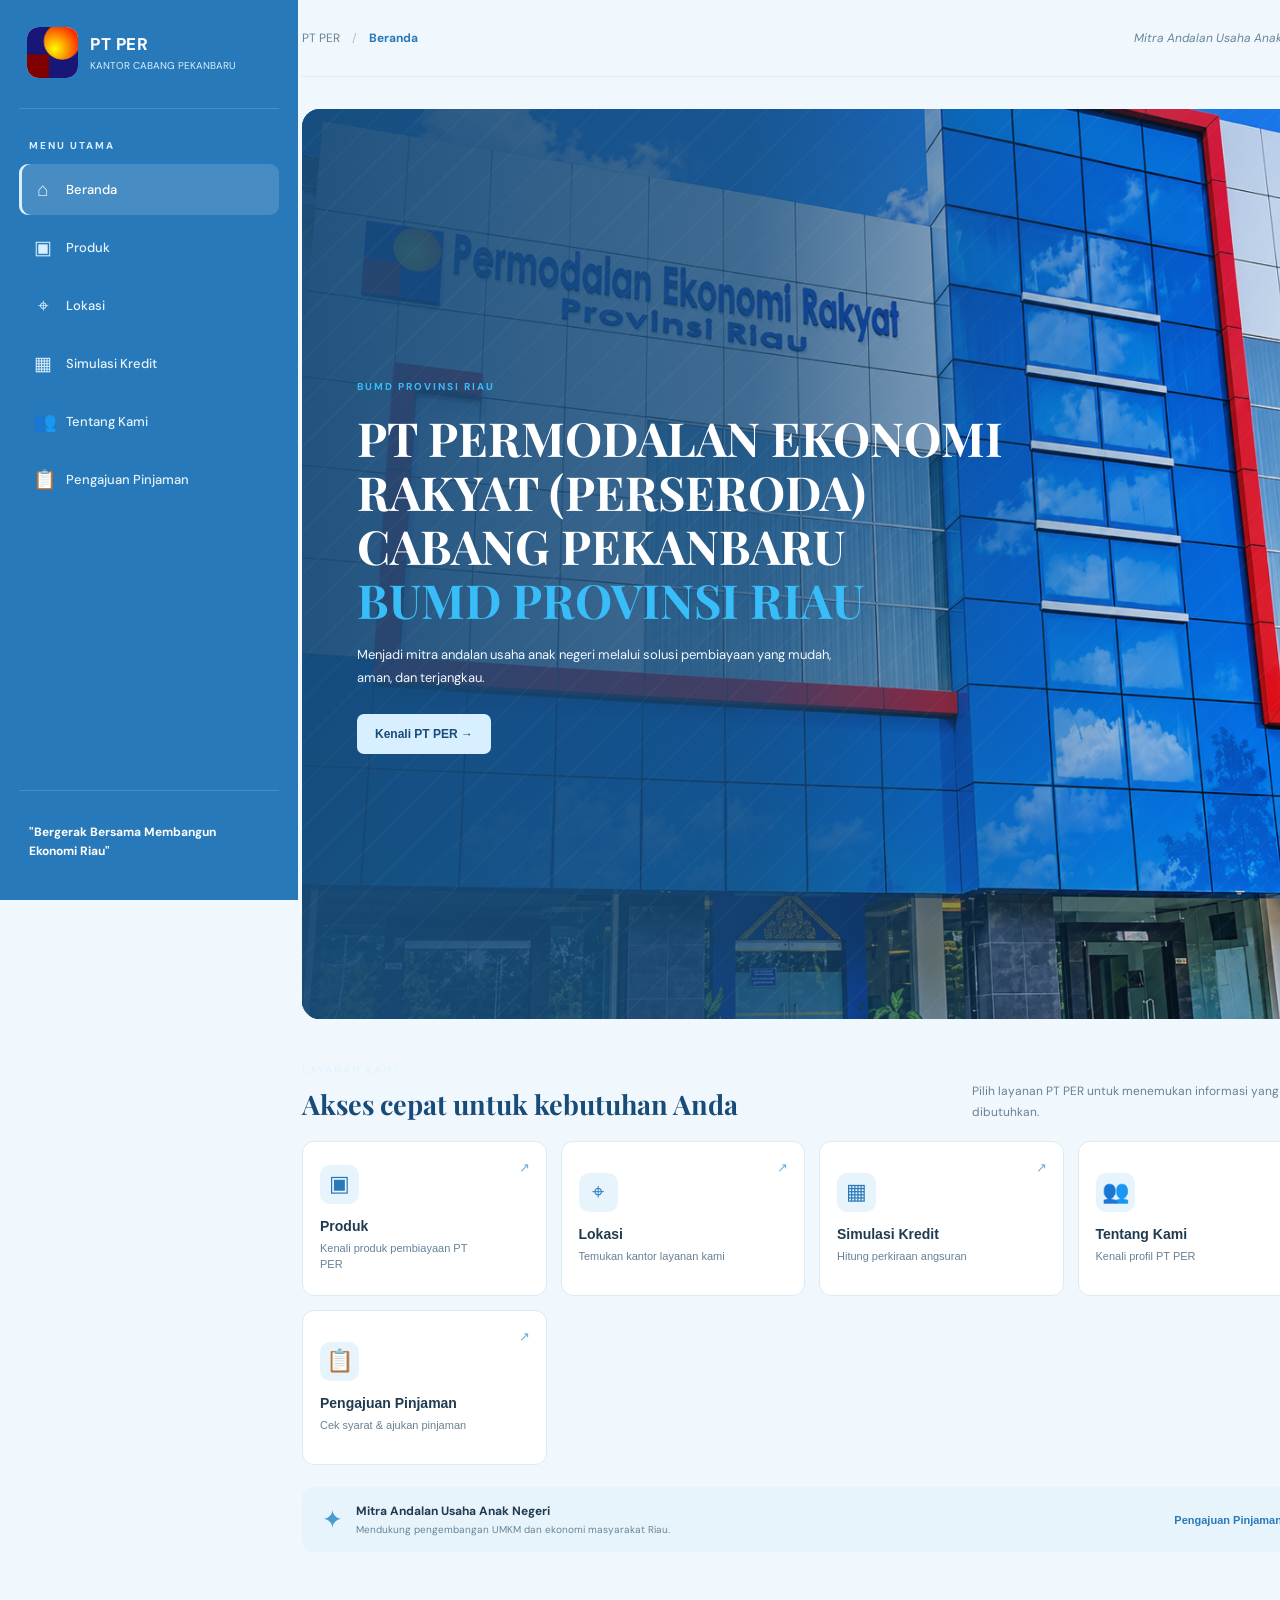
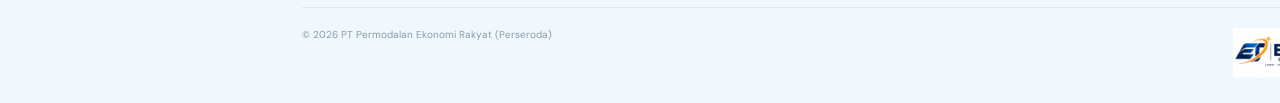
==== index.html @ 523c6dcf "Update index.html" ====
<!DOCTYPE html>
<html lang="id">
<head>
  <meta charset="UTF-8">
  <meta name="viewport" content="width=device-width, initial-scale=1.0">
  <title>PT PER | Permodalan Ekonomi Rakyat</title>

  <link rel="stylesheet" href="style.css">

  <link rel="preconnect" href="https://fonts.googleapis.com">
  <link rel="preconnect" href="https://fonts.gstatic.com" crossorigin>

  <link href="https://fonts.googleapis.com/css2?family=DM+Sans:wght@400;500;600;700&family=Playfair+Display:wght@600;700&display=swap" rel="stylesheet">

  <!-- PENGATURAN UKURAN BERANDA & PENGAJUAN PINJAMAN -->
  <style>
    /* BANNER BERANDA DESKTOP */
    #page-beranda .hero {
      position: relative;
      width: 100%;
      height: 800px !important;
      min-height: 800px !important;
      max-height: 800px !important;
      overflow: hidden;
    }

    /* GAMBAR GEDUNG */
    #page-beranda .hero-photo-wrap {
      position: absolute;
      inset: 0;
      width: 100%;
      height: 100%;
      overflow: hidden;
      z-index: 1;
    }

    #page-beranda .hero-photo {
      display: block;
      width: 100%;
      height: 100%;
      object-fit: cover;
      object-position: center;
    }

    /* LAPISAN WARNA GAMBAR */
    #page-beranda .hero-photo-shade {
      position: absolute;
      inset: 0;
      z-index: 3;
    }

    /* TEKS BANNER */
    #page-beranda .hero-copy {
      position: relative;
      z-index: 4;
    }

    /* GAMBAR PENGAJUAN PINJAMAN FULL TANPA RUANG KOSONG */
    #page-pengajuan .contact-photo {
      height: auto !important;
      min-height: 0 !important;
      max-height: none !important;
    }

    #page-pengajuan .contact-photo img {
      display: block;
      width: 100% !important;
      height: auto !important;
      max-height: none !important;
      object-fit: cover;
    }

    /* STYLING CARD PERSYARATAN PENGAJUAN PINJAMAN */
    .requirements-grid {
      display: grid;
      grid-template-columns: 1fr 1fr;
      gap: 20px;
      margin-top: 24px;
    }

    .requirement-box {
      background: #ffffff;
      border: 1px solid #e2e8f0;
      border-radius: 14px;
      padding: 24px;
      box-shadow: 0 4px 12px rgba(15, 23, 42, 0.04);
    }

    .requirement-box h2 {
      margin: 6px 0 10px;
      font-size: 20px;
      color: #0f172a;
    }

    .requirement-box > p {
      color: #475569;
      font-size: 14px;
      margin-bottom: 14px;
      line-height: 1.6;
    }

    .req-list {
      padding-left: 20px;
      margin: 0;
      color: #1e293b;
      font-size: 14px;
      line-height: 1.65;
    }

    .req-list > li {
      margin-bottom: 8px;
    }

    .req-sublist {
      list-style-type: disc;
      padding-left: 20px;
      margin-top: 6px;
      margin-bottom: 10px;
      color: #334155;
    }

    .req-sublist li {
      margin-bottom: 6px;
    }

    /* TABLET */
    @media (max-width: 1100px) {
      #page-beranda .hero {
        height: 700px !important;
        min-height: 700px !important;
        max-height: 700px !important;
      }

      .requirements-grid {
        grid-template-columns: 1fr;
      }
    }

    /* HANDPHONE */
    @media (max-width: 760px) {
      #page-beranda .hero {
        height: auto !important;
        min-height: 450px !important;
        max-height: none !important;
      }

      #page-beranda .hero-photo-wrap {
        height: 100%;
      }

      #page-beranda .hero-photo {
        width: 100%;
        height: 100%;
        object-fit: cover;
      }

      #page-pengajuan .contact-photo,
      #page-pengajuan .contact-photo img {
        width: 100% !important;
        height: auto !important;
        min-height: 0 !important;
        max-height: none !important;
      }
    }
  </style>
</head>

<body>

<button class="mobile-menu" id="mobileMenu" aria-label="Buka menu navigasi">☰</button>

<aside class="sidebar" id="sidebar">

  <div class="brand">
    <div class="logo-frame">
      <img src="logo pt per.png" alt="Logo PT PER"
           onerror="this.style.display='none';this.nextElementSibling.style.display='grid'">
      <span class="logo-fallback">PT<br>PER</span>
    </div>

    <div>
      <strong>PT PER</strong>
      <small>KANTOR CABANG PEKANBARU</small>
    </div>
  </div>

  <div class="menu-caption">MENU UTAMA</div>

  <nav class="nav-menu">
    <button class="nav-link active" data-page="beranda"><span>⌂</span>Beranda</button>
    <button class="nav-link" data-page="produk"><span>▣</span>Produk</button>
    <button class="nav-link" data-page="lokasi"><span>⌖</span>Lokasi</button>
    <button class="nav-link" data-page="simulasi"><span>▦</span>Simulasi Kredit</button>
    <button class="nav-link" data-page="tentang"><span>👥</span> Tentang Kami</button>
    <button class="nav-link" data-page="pengajuan"><span>📋</span>Pengajuan Pinjaman</button>
  </nav>

  <div class="sidebar-bottom">
    <p><b>"Bergerak Bersama Membangun <br>Ekonomi Riau"</b></p>
  </div>

</aside>

<main class="main-content">

<header class="topbar">
  <div class="breadcrumb">
    PT PER <span>/</span> <b id="currentLabel">Beranda</b>
  </div>

  <div class="topbar-note">Mitra Andalan Usaha Anak Negeri</div>
</header>

<!-- BERANDA -->
<section class="page active" id="page-beranda">

  <div class="hero">

    <div class="hero-copy">

      <span class="eyebrow" style="color: #38bdf8; font-weight: 700;">
        BUMD PROVINSI RIAU
      </span>

      <h1>
        PT PERMODALAN EKONOMI RAKYAT (PERSERODA)<br>
        CABANG PEKANBARU<br>
        <em style="color: #38bdf8; font-style: normal; font-weight: 700;">
          BUMD PROVINSI RIAU
        </em>
      </h1>

      <p>
        Menjadi mitra andalan usaha anak negeri
        melalui solusi pembiayaan yang mudah,
        aman, dan terjangkau.
      </p>

      <button class="gold-button" data-goto="tentang">
        Kenali PT PER →
      </button>

    </div>

    <div class="hero-photo-wrap">

      <img src="gambar.png"
           alt="Gedung PT Permodalan Ekonomi Rakyat"
           class="hero-photo"
           onerror="this.style.display='none'">

      <div class="hero-photo-shade"></div>

    </div>

  </div>

  <div class="welcome-row">

    <div>
      <span class="section-kicker">LAYANAN KAMI</span>
      <h2>Akses cepat untuk kebutuhan Anda</h2>
    </div>

    <p>
      Pilih layanan PT PER untuk menemukan informasi yang dibutuhkan.
    </p>

  </div>

  <div class="quick-grid quick-grid-5">

    <button class="quick-card" data-goto="produk">
      <span class="quick-icon">▣</span>
      <b>Produk</b>
      <small>Kenali produk pembiayaan PT PER</small>
      <span class="card-arrow">↗</span>
    </button>

    <button class="quick-card" data-goto="lokasi">
      <span class="quick-icon">⌖</span>
      <b>Lokasi</b>
      <small>Temukan kantor layanan kami</small>
      <span class="card-arrow">↗</span>
    </button>

    <button class="quick-card" data-goto="simulasi">
      <span class="quick-icon">▦</span>
      <b>Simulasi Kredit</b>
      <small>Hitung perkiraan angsuran</small>
      <span class="card-arrow">↗</span>
    </button>

    <button class="quick-card" data-goto="tentang">
      <span class="quick-icon">👥</span>
      <b>Tentang Kami</b>
      <small>Kenali profil PT PER</small>
      <span class="card-arrow">↗</span>
    </button>

    <button class="quick-card" data-goto="pengajuan">
      <span class="quick-icon">📋</span>
      <b>Pengajuan Pinjaman</b>
      <small>Cek syarat & ajukan pinjaman</small>
      <span class="card-arrow">↗</span>
    </button>

  </div>

  <div class="info-strip">

    <div>
      <span class="strip-mark">✦</span>

      <div>
        <b>Mitra Andalan Usaha Anak Negeri</b>
        <small>
          Mendukung pengembangan UMKM dan ekonomi masyarakat Riau.
        </small>
      </div>
    </div>

    <button class="text-button" data-goto="pengajuan">
      Pengajuan Pinjaman →
    </button>

  </div>

</section>

<!-- PRODUK -->
<section class="page" id="page-produk">

  <div class="page-heading">
    <span class="section-kicker">LAYANAN PEMBIAYAAN</span>
    <h1>Produk PT PER</h1>
    <p>Informasi awal produk pembiayaan PT PER.</p>
  </div>

  <div class="product-grid">

    <a class="product-card product-link"
       href="https://perriau.com/ptper/products_conven_single?id=kurma"
       target="_blank" rel="noopener noreferrer">
      <span class="product-type">KONVENSIONAL</span>
      <h3>Kredit KURMA</h3>
      <p>Kredit Usaha Rakyat Mudah dan Aman untuk pengembangan kegiatan usaha.</p>
      <b>Lihat Detail →</b>
    </a>

    <a class="product-card product-link"
       href="https://perriau.com/ptper/products_conven_single?id=sagu"
       target="_blank" rel="noopener noreferrer">
      <span class="product-type">KONVENSIONAL</span>
      <h3>Kredit SAGU</h3>
      <p>Kredit Serba Guna untuk memenuhi kebutuhan konsumtif.</p>
      <b>Lihat Detail →</b>
    </a>

    <a class="product-card product-link"
       href="https://perriau.com/ptper/products_conven_single?id=bakulan"
       target="_blank" rel="noopener noreferrer">
      <span class="product-type">KONVENSIONAL</span>
      <h3>Kredit BAKULAN</h3>
      <p>Kredit untuk UMKM produktif melalui mitra usaha.</p>
      <b>Lihat Detail →</b>
    </a>

    <a class="product-card product-link"
       href="https://perriau.com/ptper/products_conven_single?id=pintar"
       target="_blank" rel="noopener noreferrer">
      <span class="product-type">KONVENSIONAL</span>
      <h3>Kredit PINTAR</h3>
      <p>Kredit Pendidikan Untuk Rakyat untuk biaya pendidikan.</p>
      <b>Lihat Detail →</b>
    </a>

    <a class="product-card product-link"
       href="https://perriau.com/ptper/products_conven_single?id=padi"
       target="_blank" rel="noopener noreferrer">
      <span class="product-type">KONVENSIONAL</span>
      <h3>Kredit PADI</h3>
      <p>Kredit dengan sumber pembayaran dari gaji.</p>
      <b>Lihat Detail →</b>
    </a>

    <a class="product-card product-link"
       href="https://perriau.com/ptper/products_conven_single?id=linkage"
       target="_blank" rel="noopener noreferrer">
      <span class="product-type">KONVENSIONAL</span>
      <h3>Linkage Program</h3>
      <p>Pembiayaan untuk koperasi dan kelompok usaha.</p>
      <b>Lihat Detail →</b>
    </a>

    <a class="product-card product-link"
       href="https://perriau.com/ptper/products_syariah_single?id=murabahah"
       target="_blank" rel="noopener noreferrer">
      <span class="product-type">SYARIAH</span>
      <h3>Murabahah</h3>
      <p>Pembiayaan dengan akad jual beli.</p>
      <b>Lihat Detail →</b>
    </a>

    <a class="product-card product-link"
       href="https://perriau.com/ptper/products_syariah_single?id=mmq"
       target="_blank" rel="noopener noreferrer">
      <span class="product-type">SYARIAH</span>
      <h3>Musyarakah Mutanaqishah</h3>
      <p>Pembiayaan dengan akad kerja sama kepemilikan aset secara bertahap.</p>
      <b>Lihat Detail →</b>
    </a>

    <a class="product-card product-link"
       href="https://perriau.com/ptper/products_syariah_single?id=ijarah"
       target="_blank" rel="noopener noreferrer">
      <span class="product-type">SYARIAH</span>
      <h3>Ijarah</h3>
      <p>Pembiayaan dengan akad sewa-menyewa jasa.</p>
      <b>Lihat Detail →</b>
    </a>

  </div>

  <p class="notice">
    Catatan: Informasi produk merupakan ringkasan awal.
    Hubungi PT PER untuk ketentuan terbaru.
  </p>

</section>

<!-- LOKASI -->
<section class="page" id="page-lokasi">

  <div class="page-heading">
    <span class="section-kicker">JARINGAN LAYANAN</span>
    <h1>Lokasi Kantor</h1>
    <p>Temukan kantor pusat dan layanan PT PER di Provinsi Riau.</p>
  </div>

  <div class="location-map-hero"
       onclick="document.getElementById('uploadLokasi').click()"
       title="Klik untuk mengganti gambar peta">

    <img id="lokasiImg"
         src="Detailed Riau Regional Map.png"
         alt="Peta Provinsi Riau"
         onload="this.style.display='block'; this.nextElementSibling.style.display='none';"
         onerror="this.style.display='none'; this.nextElementSibling.style.display='flex';">

    <div class="photo-fallback-box" style="display:none;">
      <span>⌖</span>
      <b>Peta Lokasi PT PER</b>
      <small>+ Klik di sini untuk memasukkan gambar peta</small>
    </div>

    <div class="location-map-shade"></div>

    <div class="location-map-content">

      <span class="product-type" style="color: #38bdf8;">
        KANTOR PUSAT
      </span>

      <h2>PT Permodalan Ekonomi Rakyat</h2>

      <p>
        Komplek Perkantoran Grand Sudirman, Pekanbaru, Riau.
      </p>

      <p>
        <b>Telepon:</b>
        <a href="https://api.whatsapp.com/send?phone=628117523938&text=Halo%20PT%20PER%20Kantor%20Cabang%20Pekanbaru,%20saya%20ingin%20bertanya%20mengenai%20layanan%20anda."
           target="_blank"
           rel="noopener noreferrer"
           style="color: inherit; text-decoration: underline;"
           onclick="event.stopPropagation();">
          +62 811-7523-938
        </a> |
        <b>Email:</b> kcpku.ptper@gmail.com
      </p>

      <div style="margin-top: 18px;">
        <a class="green-button"
           href="https://maps.app.goo.gl/PMSXnhPdf3aQpNTTA"
           target="_blank"
           rel="noopener noreferrer"
           onclick="event.stopPropagation();">
          Buka Google Maps ↗
        </a>
      </div>

    </div>

    <input type="file"
           id="uploadLokasi"
           accept="image/*"
           style="display:none"
           onchange="previewLokasi(event)">

  </div>

</section>

<!-- SIMULASI KREDIT -->
<section class="page" id="page-simulasi">

  <div class="page-heading">
    <span class="section-kicker">PERENCANAAN PEMBIAYAAN</span>
    <h1>Simulasi Kredit</h1>
    <p>
      Hitung estimasi angsuran berdasarkan jumlah pinjaman dan jangka waktu.
    </p>
  </div>

  <div class="calculator-layout">

    <div class="calculator-card">

      <label for="loanAmount">Jumlah pinjaman (Rp)</label>

      <input id="loanAmount"
             type="number"
             min="10000000"
             step="1000000"
             value="50000000">

      <small class="field-note">
        Minimal pinjaman Rp 10.000.000. Sampai Dengan Rp 1.000.000.000
      </small>

      <label for="loanMonths">Jangka waktu (bulan)</label>

      <select id="loanMonths">
        <option value="12">12 bulan</option>
        <option value="18">18 bulan</option>
        <option value="24" selected>24 bulan</option>
        <option value="30">30 bulan</option>
        <option value="36">36 bulan</option>
        <option value="42">42 bulan</option>
        <option value="48">48 bulan</option>
        <option value="54">54 bulan</option>
        <option value="60">60 bulan</option>
      </select>

      <input id="loanRate" type="hidden" value="15">

      <button class="green-button full" id="calculate">
        Hitung Angsuran
      </button>

      <small class="field-note">
        Hasil merupakan perkiraan, bukan penawaran resmi.
      </small>

    </div>

    <div class="result-card">

      <span class="section-kicker">
        ESTIMASI ANGSURAN PER BULAN
      </span>

      <strong id="monthlyResult">Rp 0</strong>

      <div class="result-line">
        <span>Jumlah pinjaman</span>
        <b id="principalResult">Rp 50.000.000</b>
      </div>

      <div class="result-line">
        <span>Tenor</span>
        <b id="tenorResult">24 bulan</b>
      </div>

    </div>

  </div>

</section>

<!-- TENTANG KAMI -->
<section class="page" id="page-tentang">

  <div class="page-heading">
    <span class="section-kicker">PROFIL PERUSAHAAN</span>
    <h1>Tentang PT PER</h1>
    <p>Mitra Andalan Usaha Anak Negeri.</p>
  </div>

  <div class="feature-photo about-photo"
       onclick="document.getElementById('uploadTentangBanner').click()"
       title="Klik untuk mengganti foto banner">

    <img id="tentangBannerImg"
         src="foto bener.jpg"
         alt="Tentang PT PER"
         onload="this.style.display='block'; this.nextElementSibling.style.display='none';"
         onerror="this.style.display='none'; this.nextElementSibling.style.display='flex';">

    <div class="photo-fallback-box" style="display:none;">
      <span>🏢</span>
      <b>Profil PT Permodalan Ekonomi Rakyat</b>
      <small>+ Klik untuk memasukkan foto banner</small>
    </div>

    <div style="position: absolute; left: 16px; bottom: 14px; padding: 8px 12px; border-radius: 7px; background: #174b78d9; color: white; font-size: 11px; font-weight: 700;">
      Profil PT Permodalan Ekonomi Rakyat
    </div>

    <input type="file"
           id="uploadTentangBanner"
           accept="image/*"
           style="display:none"
           onchange="previewTentangBanner(event)">

  </div>

  <div class="about-panel">

    <div class="about-emblem clickable-emblem"
         onclick="document.getElementById('uploadEmblem').click()"
         title="Klik untuk memasukkan gambar logo/emblem">

      <img id="emblemImg"
           src="images (2).jpg"
           alt="Logo Riau"
           style="width:100%; height:100%; object-fit:cover; border-radius:50%;"
           onload="this.style.display='block'; this.nextElementSibling.style.display='none';"
           onerror="this.style.display='none'; this.nextElementSibling.style.display='flex';">

      <div class="emblem-fallback" style="display:none;">
        <span>⌖</span>
        <b>RIAU</b>
      </div>

    </div>

    <input type="file"
           id="uploadEmblem"
           accept="image/*"
           style="display:none"
           onchange="previewEmblem(event)">

    <div>
      <h2>Permodalan Ekonomi Rakyat</h2>

      <p>
        PT Permodalan Ekonomi Rakyat (Perseroda) merupakan lembaga keuangan non-bank milik daerah yang berperan mendukung permodalan usaha mikro, kecil, dan menengah serta pengembangan ekonomi masyarakat Provinsi Riau.
      </p>

      <p>
        Melalui layanan pembiayaan konvensional dan syariah, PT PER berupaya menjadi mitra bagi masyarakat dan pelaku usaha dalam mengembangkan kegiatan ekonomi.
      </p>
    </div>

  </div>

  <div class="vision-grid">

    <article>
      <span>VISI UTAMA</span>
      <h3>Menjadi Lembaga Keuangan Terpercaya</h3>
      <p>
        Mendukung pertumbuhan ekonomi kerakyatan yang mandiri, berdaya saing, dan berkelanjutan di Provinsi Riau.
      </p>
    </article>

    <article>
      <span>MISI KAMI</span>
      <h3>Pengembangan Ekonomi Daerah</h3>
      <p>
        Menyediakan akses pembiayaan yang mudah, transparan, dan profesional bagi pelaku UMKM di seluruh kabupaten/kota.
      </p>
    </article>

  </div>

</section>

<!-- PENGAJUAN PINJAMAN -->
<section class="page" id="page-pengajuan">

  <div class="page-heading">
    <span class="section-kicker">LAYANAN PEMBIAYAAN</span>
    <h1>Pengajuan Pinjaman</h1>
    <p>
      Lengkapi persyaratan dokumen berikut untuk mengajukan pembiayaan di PT PER Kantor Cabang Pekanbaru.
    </p>
  </div>

  <div class="feature-photo contact-photo">

    <img src="hubungi kami.jpeg"
         alt="Area pelayanan PT PER"
         onerror="this.style.display='none';this.parentElement.classList.add('photo-missing')">

    <span class="contact-photo-badge">Pelayanan Pengajuan PT PER</span>

  </div>

  <!-- KETERANGAN PERSYARATAN PENGAJUAN -->
  <div class="requirements-grid">

    <!-- PERSYARATAN UMUM -->
    <div class="requirement-box">
      <span class="section-kicker">DOKUMEN WAJIB</span>
      <h2>Persyaratan Umum</h2>
      <p>
        Mengisi formulir aplikasi dengan melampirkan persyaratan dokumen yang harus dipenuhi adalah sebagai berikut:
      </p>
      <ol class="req-list">
        <li>Foto copy KTP Provinsi Riau calon Debitur dan istri/ suami/ orang tua/ wali (2 lembar).</li>
        <li>Pas photo terbaru calon Debitur dan istri/ suami/ orang tua/ wali ukuran 3X4 cm (2 lembar).</li>
        <li>Foto copy Kartu Keluarga (2 lembar).</li>
        <li>Foto copy surat nikah/ cerai (bagi yg telah menikah/ cerai).</li>
        <li>Foto copy dokumen agunan/ jaminan kredit (2 lembar).</li>
        <li>Surat Keterangan dari Sekolah atau Perguruan Tinggi yang menerangkan bahwa yang akan dibiayai sedang atau akan mengikuti pendidikan di Sekolah atau Perguruan Tinggi tersebut.</li>
        <li>Rincian Anggaran Biaya Pendidikan.</li>
      </ol>
    </div>

    <!-- PERSYARATAN KHUSUS -->
    <div class="requirement-box">
      <span class="section-kicker">SESUAI PROFESI / USAHA</span>
      <h2>Persyaratan Khusus</h2>
      <p>
        Melampirkan persyaratan khusus sebagai berikut:
      </p>
      <ol class="req-list">
        <li>
          <strong>Berpenghasilan tetap</strong>
          <ul class="req-sublist">
            <li>Foto copy Surat Keputusan (SK) pengangkatan terakhir atau Surat Keterangan Kerja dari tempat pemohon bekerja.</li>
            <li>Foto copy Buku Tabungan 3 bulan terakhir.</li>
            <li>Ampra gaji/ slip gaji asli bulan terakhir.</li>
          </ul>
        </li>
        <li>
          <strong>Berpenghasilan tidak tetap</strong>
          <ul class="req-sublist">
            <li>Usaha telah berjalan minimal selama 1 (satu) tahun.</li>
            <li>Foto copy Surat Keterangan Usaha/ Surat Izin Usaha (SIUP, SITU, TDP dan HO) atau surat keterangan lainnya khusus untuk sektor pertanian yang masih berlaku.</li>
          </ul>
        </li>
      </ol>
    </div>

  </div>

  <!-- INFORMASI KONTAK & PENGAJUAN -->
  <div class="contact-card" style="margin-top: 24px;">

    <div>
      <span class="quick-icon">☎</span>
      <h3>Konsultasi & Pengajuan WA</h3>

      <p>
        <a href="https://api.whatsapp.com/send?phone=628117523938&text=Halo%20PT%20PER%20Kantor%20Cabang%20Pekanbaru,%20saya%20ingin%20mengajukan%20pinjaman%20dan%20bertanya%20mengenai%20persyaratan%20kredit."
           target="_blank"
           rel="noopener noreferrer"
           style="color: inherit; text-decoration: none; display: inline-block; cursor: pointer;"
           title="Ajukan & Konsultasi via WhatsApp">
          +62 811-7523-938 ↗
        </a>
      </p>
    </div>

    <div>
      <span class="quick-icon">✉</span>
      <h3>Email Layanan</h3>
      <p>kcpku.ptper@gmail.com</p>
    </div>

    <div>
      <span class="quick-icon">⌖</span>
      <h3>Kantor Pelayanan</h3>

      <p>
        <a href="https://maps.app.goo.gl/PMSXnhPdf3aQpNTTA"
           target="_blank"
           rel="noopener noreferrer"
           style="color: inherit; text-decoration: none;"
           title="Buka di Google Maps">
          Komplek Perkantoran Grand Sudirman, Pekanbaru, Riau ↗
        </a>
      </p>
    </div>

  </div>

  <div style="margin-top: 20px; display: flex; flex-wrap: wrap; gap: 12px;">
    <a class="green-button"
       href="https://api.whatsapp.com/send?phone=628117523938&text=Halo%20PT%20PER%20Kantor%20Cabang%20Pekanbaru,%20saya%20ingin%20mengajukan%20pinjaman."
       target="_blank"
       rel="noopener noreferrer">
      Ajukan Pinjaman via WhatsApp ↗
    </a>

    <a class="gold-button"
       href="https://perriau.com/ptper/"
       target="_blank"
       rel="noopener noreferrer"
       style="text-decoration: none; display: inline-flex; align-items: center;">
      Kunjungi Website Resmi PT PER ↗
    </a>
  </div>

</section>

<!-- FOOTER -->
<footer>

  <span>
    © <span id="year"></span> PT Permodalan Ekonomi Rakyat (Perseroda)
  </span>

  <div style="display: flex; align-items: center; gap: 12px;">
    <img src="gambar1.jpeg"
         alt="Logo Edtra"
         style="height: 50px; width: auto; object-fit: contain;">
  </div>

</footer>

</main>

<script src="script.js"></script>

</body>
</html>
---- style.css ----
- {
  box-sizing: border-box;
}

:root {
  --green: #2879b9;
  --green2: #4b9bd1;
  --gold: #d8efff;
  --cream: #eef7fd;
  --ink: #203b50;
  --muted: #668196;
  --line: #dceaf3;
}

html,
body {
  margin: 0;
  background: #f1f8fd;
  color: var(--ink);
  font-family: "DM Sans", sans-serif;
  overflow-x: clip;
  max-width: 100%;
}

/* SIDEBAR */
.sidebar {
  position: fixed;
  inset: 0 auto 0 0;
  width: 260px;
  background: #2879b9;
  color: white;
  padding: 27px 19px;
  display: flex;
  flex-direction: column;
  z-index: 20;
}

.brand {
  display: flex;
  align-items: center;
  gap: 12px;
  padding: 0 8px 30px;
  border-bottom: 1px solid #ffffff25;
}

.logo-frame {
  width: 51px;
  height: 51px;
  border-radius: 12px;
  background: white;
  display: grid;
  place-items: center;
  overflow: hidden;
  flex: none;
}

.logo-frame img {
  width: 100%;
  height: 100%;
  object-fit: contain;
}

.logo-fallback {
  display: none;
  color: #2879b9;
  font-weight: 800;
  text-align: center;
  font-size: 14px;
  line-height: 1.05;
}

.brand strong {
  display: block;
  font-size: 17px;
  letter-spacing: .5px;
}

.brand small {
  display: block;
  color: #d9effb;
  font-size: 10px;
  margin-top: 4px;
}

.menu-caption {
  font-size: 10px;
  letter-spacing: 2px;
  color: #d8efff;
  font-weight: 700;
  margin: 30px 10px 12px;
}

.nav-menu {
  display: grid;
  gap: 7px;
}

.nav-link {
  border: 0;
  background: transparent;
  color: #e5f3fc;
  padding: 13px 14px;
  border-radius: 9px;
  text-align: left;
  font: 500 13px "DM Sans";
  cursor: pointer;
  display: flex;
  align-items: center;
  gap: 13px;
  transition: .2s;
}

.nav-link span {
  font-size: 19px;
  width: 20px;
  text-align: center;
  color: #d8efff;
}

.nav-link:hover,
.nav-link.active {
  background: #ffffff25;
  color: white;
}

.nav-link.active {
  box-shadow: inset 3px 0 #d8efff;
}

.sidebar-bottom {
  margin-top: auto;
  border-top: 1px solid #ffffff25;
  padding: 20px 10px 0;
  color: #dceefa;
  font-size: 12px;
  line-height: 1.6;
}

.sidebar-bottom b {
  color: white;
}

.ornament {
  color: #d8efff;
  letter-spacing: 3px;
}

/* MAIN CONTENT */
.main-content {
  margin-left: 260px;
  width: calc(100% - 260px);
  min-height: 100vh;
  padding: 0 20px 0 42px;
  max-width: none;
}

/* TOPBAR */
.topbar {
  width: 100%;
  height: 76px;
  display: flex;
  justify-content: space-between;
  align-items: center;
  border-bottom: 1px solid var(--line);
  font-size: 12px;
  color: var(--muted);
}

.breadcrumb span {
  padding: 0 9px;
  color: #b7c0b9;
}

.breadcrumb b {
  color: var(--green);
}

.topbar-note {
  font-style: italic;
  color: #66869b;
}

/* PAGE */
.page {
  display: none;
  padding: 32px 0 55px;
  min-height: calc(100vh - 130px);
  width: 100%;
}

.page.active {
  display: block;
}

/* BERANDA */
#page-beranda {
  width: 100%;
  max-width: none;
}

#page-beranda .hero {
  position: relative;
  overflow: hidden;
  width: 100%;
  height: 800px;
  min-height: 800px;
  border-radius: 18px;
  background: #1a4f78;
  color: white;
  padding: 55px;
  display: flex;
  align-items: center;
}

.hero:after {
  content: "";
  position: absolute;
  inset: 0;
  background: repeating-linear-gradient(
    135deg,
    transparent 0 28px,
    #ffffff08 29px 30px
  );
  pointer-events: none;
  z-index: 2;
}

.hero-copy {
  position: relative;
  z-index: 4;
  width: 65%;
}

.eyebrow,
.section-kicker {
  font-size: 10px;
  letter-spacing: 2px;
  font-weight: 700;
  color: #e3f4ff;
}

.hero h1 {
  font: 700 clamp(30px, 4vw, 47px) "Playfair Display", serif;
  line-height: 1.15;
  margin: 16px 0;
}

.hero h1 em {
  color: #d8efff;
  font-style: normal;
}

.hero-copy p {
  max-width: 480px;
  color: #f0f8fd;
  line-height: 1.8;
  font-size: 13px;
  margin-bottom: 25px;
}

/* FOTO HERO */
.hero-photo-wrap {
  position: absolute;
  right: 0;
  top: 0;
  width: 100%;
  height: 100%;
  overflow: hidden;
  z-index: 1;
}

.hero-photo {
  display: block;
  width: 100%;
  height: 100%;
  object-fit: cover;
  object-position: center;
}

.hero-photo-shade {
  position: absolute;
  inset: 0;
  z-index: 3;
  background: linear-gradient(
    90deg,
    rgba(23, 75, 120, 0.95) 0%,
    rgba(23, 75, 120, 0.8) 40%,
    rgba(23, 75, 120, 0.3) 70%,
    transparent 100%
  );
}

.hero-bottom {
  position: absolute;
  bottom: 15px;
  left: 55px;
  color: #e3f4ff;
  font-size: 9px;
  letter-spacing: 2px;
  z-index: 4;
}

/* BUTTON */
.gold-button,
.green-button {
  border: 0;
  background: #d8efff;
  color: #174b78;
  padding: 13px 18px;
  border-radius: 7px;
  font-weight: 700;
  font-size: 12px;
  cursor: pointer;
  text-decoration: none;
  display: inline-flex;
  gap: 20px;
  align-items: center;
}

.gold-button:hover,
.green-button:hover {
  background: #bde3fa;
}

/* LAYANAN */
.welcome-row {
  display: flex;
  align-items: end;
  justify-content: space-between;
  margin: 38px 0 19px;
  gap: 20px;
}

.welcome-row h2,
.page-heading h1 {
  font: 700 27px "Playfair Display", serif;
  margin: 8px 0 0;
  color: #174b78;
}

.welcome-row p,
.page-heading p {
  max-width: 350px;
  color: var(--muted);
  font-size: 12px;
  line-height: 1.7;
  margin: 0;
}

.quick-grid {
  display: grid;
  grid-template-columns: repeat(4, minmax(0, 1fr));
  gap: 14px;
  width: 100%;
}

.quick-card {
  position: relative;
  text-align: left;
  border: 1px solid var(--line);
  background: white;
  border-radius: 12px;
  padding: 19px 17px;
  min-height: 155px;
  cursor: pointer;
  transition: .2s;
  color: var(--ink);
}

.quick-card:hover {
  transform: translateY(-4px);
  border-color: #8fc8eb;
  box-shadow: 0 10px 25px #1a3b2510;
}

.quick-icon {
  display: grid;
  place-items: center;
  width: 39px;
  height: 39px;
  border-radius: 10px;
  background: #e8f4fc;
  color: var(--green);
  font-size: 22px;
  margin-bottom: 14px;
}

.quick-card b {
  display: block;
  font-size: 14px;
}

.quick-card small {
  display: block;
  color: var(--muted);
  font-size: 11px;
  line-height: 1.5;
  margin-top: 6px;
  max-width: 150px;
}

.card-arrow {
  position: absolute;
  right: 16px;
  top: 18px;
  color: #6caedb;
}

.info-strip {
  margin-top: 22px;
  background: #e8f4fc;
  border-radius: 11px;
  padding: 16px 20px;
  display: flex;
  align-items: center;
  justify-content: space-between;
  gap: 15px;
}

.info-strip > div {
  display: flex;
  align-items: center;
  gap: 13px;
}

.strip-mark {
  font-size: 25px;
  color: #4b9bd1;
}

.info-strip b,
.info-strip small {
  display: block;
}

.info-strip b {
  font-size: 12px;
}

.info-strip small {
  font-size: 10px;
  color: #66869b;
  margin-top: 4px;
}

.text-button {
  border: 0;
  background: transparent;
  color: var(--green);
  font-weight: 700;
  font-size: 11px;
  cursor: pointer;
}

/* JUDUL HALAMAN */
.page-heading {
  margin: 12px 0 27px;
}

.page-heading h1 {
  font-size: 34px;
  margin: 10px 0;
}

.page-heading p {
  max-width: 650px;
}

/* FOTO TAMBAHAN */
.feature-photo {
  position: relative;
  width: 100%;
  height: auto;
  margin: 0 0 18px;
  border-radius: 14px;
  overflow: hidden;
  background: linear-gradient(135deg, #cfe8f8, #eaf6fd);
  border: 1px solid var(--line);
  cursor: pointer;
}

.feature-photo img {
  display: block;
  width: 100%;
  height: auto;
}

.feature-photo span {
  position: absolute;
  left: 16px;
  bottom: 14px;
  padding: 8px 12px;
  border-radius: 7px;
  background: #174b78d9;
  color: white;
  font-size: 11px;
  font-weight: 700;
  z-index: 2;
}

.feature-photo.photo-missing {
  display: grid;
  place-items: center;
  min-height: 220px;
}

.feature-photo.photo-missing span {
  position: static;
  background: #2879b9;
}

/* BANNER TENTANG KAMI */
.about-photo {
  height: auto;
}

/* BANNER PENGAJUAN PINJAMAN */
.contact-photo {
  height: auto;
  min-height: 0;
  max-height: none;
}

.contact-photo img {
  display: block;
  width: 100%;
  height: auto;
  object-fit: cover;
}

/* PETA LOKASI */
.location-map-hero {
  position: relative;
  width: 100%;
  min-height: 520px;
  border-radius: 18px;
  overflow: hidden;
  display: flex;
  align-items: center;
  padding: 65px;
  cursor: pointer;
  background: #1a4f78;
  box-shadow: 0 10px 25px rgba(0, 0, 0, 0.08);
}

.location-map-hero img {
  position: absolute;
  top: 0;
  left: 0;
  width: 100%;
  height: 100%;
  object-fit: cover;
  object-position: center;
  z-index: 1;
}

.location-map-shade {
  position: absolute;
  inset: 0;
  z-index: 2;
  background: linear-gradient(
    90deg,
    rgba(23, 75, 120, 0.75) 0%,
    rgba(23, 75, 120, 0.45) 50%,
    rgba(23, 75, 120, 0.2) 80%,
    transparent 100%
  );
}

.location-map-content {
  position: relative;
  z-index: 3;
  color: white;
  max-width: 650px;
}

.location-map-content h2 {
  font-family: "Playfair Display", serif;
  font-size: 34px;
  color: white;
  margin: 10px 0;
}

.location-map-content p {
  color: #f0f8fd;
  font-size: 13px;
  line-height: 1.8;
  margin-bottom: 8px;
}

.photo-fallback-box {
  position: relative;
  z-index: 3;
  flex-direction: column;
  align-items: center;
  justify-content: center;
  text-align: center;
  color: white;
  width: 100%;
  gap: 8px;
}

.photo-fallback-box span {
  font-size: 40px;
}

/* EMBLEM TENTANG KAMI */
.about-emblem {
  height: 180px !important;
  width: 180px !important;
  border-radius: 50%;
  background: #2879b9;
  border: 5px double #d8efff;
  display: grid;
  place-content: center;
  text-align: center;
  color: white;
  font: 700 15px "Playfair Display";
  line-height: 1.4;
  overflow: hidden;
  cursor: pointer;
  position: relative;
  transition: .2s ease;
  flex: none;
  box-shadow: 0 6px 20px rgba(0, 0, 0, 0.08);
}

.about-emblem:hover {
  transform: scale(1.03);
  border-color: #ffffff;
}

.emblem-fallback {
  display: flex;
  flex-direction: column;
  align-items: center;
  justify-content: center;
  gap: 4px;
}

.emblem-fallback span {
  font-size: 32px;
}

/* PRODUK */
.product-grid {
  display: grid;
  grid-template-columns: repeat(3, 1fr);
  gap: 15px;
}

.product-card,
.vision-grid article {
  background: white;
  border: 1px solid var(--line);
  border-radius: 12px;
  padding: 22px;
}

.product-link {
  display: block;
  text-decoration: none;
  color: var(--ink);
  transition: .25s;
}

.product-link:hover {
  transform: translateY(-5px);
  border-color: #8fc8eb;
  box-shadow: 0 10px 25px #174b3515;
}

.product-type {
  font-size: 9px;
  letter-spacing: 1.5px;
  font-weight: 700;
  color: #4b9bd1;
}

.product-card h3 {
  font: 700 19px "Playfair Display";
  margin: 13px 0 8px;
}

.product-card p,
.vision-grid p {
  font-size: 12px;
  line-height: 1.8;
  color: var(--muted);
  margin: 0;
}

.product-link b {
  display: inline-block;
  color: var(--green);
  font-size: 12px;
  margin-top: 17px;
}

.notice {
  margin-top: 18px;
  padding: 13px 16px;
  background: #e8f4fc;
  border-left: 3px solid #4b9bd1;
  font-size: 11px;
  line-height: 1.7;
  color: #54758c;
}

/* TOMBOL */
.green-button {
  background: var(--green);
  color: white;
  margin-top: 12px;
}

.green-button:hover {
  background: #174b78;
}

/* SIMULASI KREDIT */
.calculator-layout {
  display: grid;
  grid-template-columns: 1.1fr .9fr;
  gap: 18px;
  max-width: 900px;
}

.calculator-card,
.result-card {
  background: white;
  border: 1px solid var(--line);
  border-radius: 13px;
  padding: 25px;
}

.calculator-card label {
  display: block;
  font-size: 11px;
  font-weight: 700;
  margin: 15px 0 8px;
}

.calculator-card input,
.calculator-card select {
  width: 100%;
  padding: 13px;
  border: 1px solid #dfe5de;
  border-radius: 7px;
  margin-bottom: 12px;
  font: 13px "DM Sans";
  color: var(--ink);
  background: white;
}

.calculator-card input[readonly] {
  background: #e8f4fc;
  color: #2879b9;
  font-weight: 700;
  cursor: not-allowed;
}

.full {
  width: 100%;
  justify-content: center;
}

.field-note {
  display: block;
  color: var(--muted);
  font-size: 10px;
  line-height: 1.6;
  margin: 5px 0 15px;
}

.result-card {
  background: #2879b9;
  color: white;
}

.result-card .section-kicker {
  color: #d8efff;
}

.result-card > strong {
  display: block;
  font: 700 29px "Playfair Display";
  color: white;
  margin: 17px 0 27px;
  overflow-wrap: anywhere;
}

.result-line {
  display: flex;
  justify-content: space-between;
  gap: 10px;
  border-top: 1px solid #ffffff28;
  padding: 13px 0;
  font-size: 11px;
}

.result-line span {
  color: #d8edf9;
}

.result-card p {
  font-size: 10px;
  line-height: 1.7;
  color: #d8edf9;
  margin-top: 17px;
}

/* TENTANG KAMI */
.about-panel {
  background: white;
  border: 1px solid var(--line);
  border-radius: 14px;
  padding: 30px;
  display: grid;
  grid-template-columns: 180px 1fr;
  gap: 28px;
  align-items: center;
}

.about-panel h2 {
  font: 700 24px "Playfair Display";
  margin: 0 0 12px;
}

.about-panel p {
  font-size: 12px;
  color: var(--muted);
  line-height: 1.9;
}

.vision-grid {
  display: grid;
  grid-template-columns: 1fr 1fr;
  gap: 15px;
  margin-top: 17px;
}

.vision-grid article span {
  color: #4b9bd1;
  font-weight: 700;
  font-size: 12px;
}

.vision-grid h3 {
  font: 700 20px "Playfair Display";
  margin: 9px 0;
}

/* PENGAJUAN PINJAMAN */
.contact-card {
  display: grid;
  grid-template-columns: repeat(3, 1fr);
  gap: 15px;
  margin-bottom: 20px;
}

.contact-card > div {
  background: white;
  border: 1px solid var(--line);
  border-radius: 12px;
  padding: 22px;
}

.contact-card .quick-icon {
  margin: 0 0 12px;
}

.contact-card h3 {
  font: 700 17px "Playfair Display";
  margin: 0 0 6px;
}

.contact-card p {
  font-size: 12px;
  line-height: 1.7;
  color: var(--muted);
  margin: 0;
}

/* FOOTER */
footer {
  border-top: 1px solid var(--line);
  padding: 20px 0 25px;
  display: flex;
  justify-content: space-between;
  gap: 15px;
  color: #879aa7;
  font-size: 10px;
}

/* MENU MOBILE */
.mobile-menu {
  display: none;
}

/* RESPONSIVE TABLET */
@media (max-width: 1100px) {
  .main-content {
    padding-left: 25px;
    padding-right: 20px;
    width: calc(100% - 260px);
  }

  #page-beranda .hero {
    height: 700px;
    min-height: 700px;
  }

  .quick-grid {
    grid-template-columns: repeat(2, 1fr);
  }

  .product-grid {
    grid-template-columns: repeat(2, 1fr);
  }
}

/* RESPONSIVE MOBILE */
@media (max-width: 760px) {
  .sidebar {
    transform: translateX(-100%);
    transition: .25s;
    width: 270px;
    box-shadow: 10px 0 35px #0002;
  }

  .sidebar.open {
    transform: translateX(0);
  }

  .mobile-menu {
    display: grid;
    place-items: center;
    position: fixed;
    z-index: 30;
    top: 15px;
    right: 16px;
    width: 40px;
    height: 40px;
    border: 0;
    border-radius: 9px;
    background: #2879b9;
    color: white;
    font-size: 20px;
    cursor: pointer;
  }

  .main-content {
    margin-left: 0;
    width: 100%;
    max-width: none;
    padding: 0 17px;
  }

  .topbar {
    height: 70px;
    padding-right: 45px;
  }

  .topbar-note {
    display: none;
  }

  .page {
    padding-top: 22px;
  }

  #page-beranda .hero {
    padding: 35px 25px 55px;
    min-height: 430px;
    height: auto;
  }

  .hero-copy {
    width: 100%;
    max-width: 100%;
  }

  .hero-photo-wrap {
    width: 100%;
    opacity: .23;
  }

  .hero-photo-shade {
    background: linear-gradient(90deg, #2879b9dd, #2879b988);
  }

  .hero-bottom {
    left: 25px;
    font-size: 8px;
  }

  .location-map-hero {
    min-height: 400px;
    padding: 35px 25px;
  }

  .location-map-content h2 {
    font-size: 24px;
  }

  .welcome-row {
    display: block;
  }

  .welcome-row p {
    margin-top: 10px;
  }

  .quick-grid,
  .product-grid,
  .contact-card,
  .vision-grid,
  .calculator-layout {
    grid-template-columns: 1fr;
  }

  .quick-card {
    min-height: 130px;
  }

  .about-panel {
    grid-template-columns: 1fr;
  }

  .about-emblem {
    height: 140px !important;
    width: 140px !important;
    margin: 0 auto;
  }

  .feature-photo,
  .about-photo,
  .contact-photo {
    height: auto !important;
    min-height: 0 !important;
    max-height: none !important;
  }

  .info-strip {
    align-items: flex-start;
    flex-direction: column;
  }

  footer {
    flex-direction: column;
  }
}

/* =========================================
   FIX HALAMAN PENGAJUAN PINJAMAN - MOBILE
========================================= */
@media (max-width: 760px) {
  #page-pengajuan {
    padding-top: 18px;
    padding-bottom: 30px;
  }

  #page-pengajuan .page-heading {
    margin: 8px 0 20px;
  }

  #page-pengajuan .page-heading h1 {
    font-size: 28px;
    line-height: 1.2;
    margin: 8px 0 10px;
  }

  #page-pengajuan .page-heading p {
    font-size: 13px;
    line-height: 1.65;
    max-width: 100%;
  }

  #page-pengajuan .page-heading .section-kicker {
    color: #4b9bd1;
  }

  /* Banner pengajuan: tinggi mengikuti gambar penuh tanpa ruang kosong */
  #page-pengajuan .contact-photo {
    height: auto !important;
    min-height: 0 !important;
    max-height: none !important;
    margin-bottom: 16px;
  }

  #page-pengajuan .contact-photo img {
    display: block;
    width: 100% !important;
    height: auto !important;
    max-height: none !important;
    object-fit: cover !important;
  }

  #page-pengajuan .contact-photo span {
    left: 12px;
    bottom: 12px;
    font-size: 11px;
    padding: 8px 12px;
  }

  /* Persyaratan umum & khusus di mobile */
  #page-pengajuan .requirements-grid {
    gap: 14px;
    margin-top: 16px;
  }

  #page-pengajuan .requirement-box {
    padding: 18px;
    border-radius: 12px;
  }

  #page-pengajuan .requirement-box h2 {
    font-size: 18px;
  }

  #page-pengajuan .req-list,
  #page-pengajuan .requirement-box > p {
    font-size: 13px;
    line-height: 1.6;
  }

  /* Kartu telepon, email, dan kantor pelayanan dibuat ringkas */
  #page-pengajuan .contact-card {
    display: grid;
    grid-template-columns: 1fr !important;
    gap: 12px;
    margin-top: 16px !important;
    margin-bottom: 16px;
  }

  #page-pengajuan .contact-card > div {
    width: 100%;
    min-height: 0 !important;
    height: auto !important;
    padding: 18px !important;
    border-radius: 12px;
  }

  #page-pengajuan .contact-card .quick-icon {
    width: 38px;
    height: 38px;
    font-size: 18px;
    margin: 0 0 10px;
  }

  #page-pengajuan .contact-card h3 {
    font-size: 17px;
    margin: 0 0 6px;
  }

  #page-pengajuan .contact-card p {
    font-size: 13px;
    line-height: 1.5;
    margin: 0;
    overflow-wrap: anywhere;
  }
}

#page-tentang .about-photo,
#page-tentang .about-emblem {
  pointer-events: none !important;
  cursor: default !important;
}

#page-tentang .about-photo:hover,
#page-tentang .about-emblem:hover {
  transform: none !important;
}
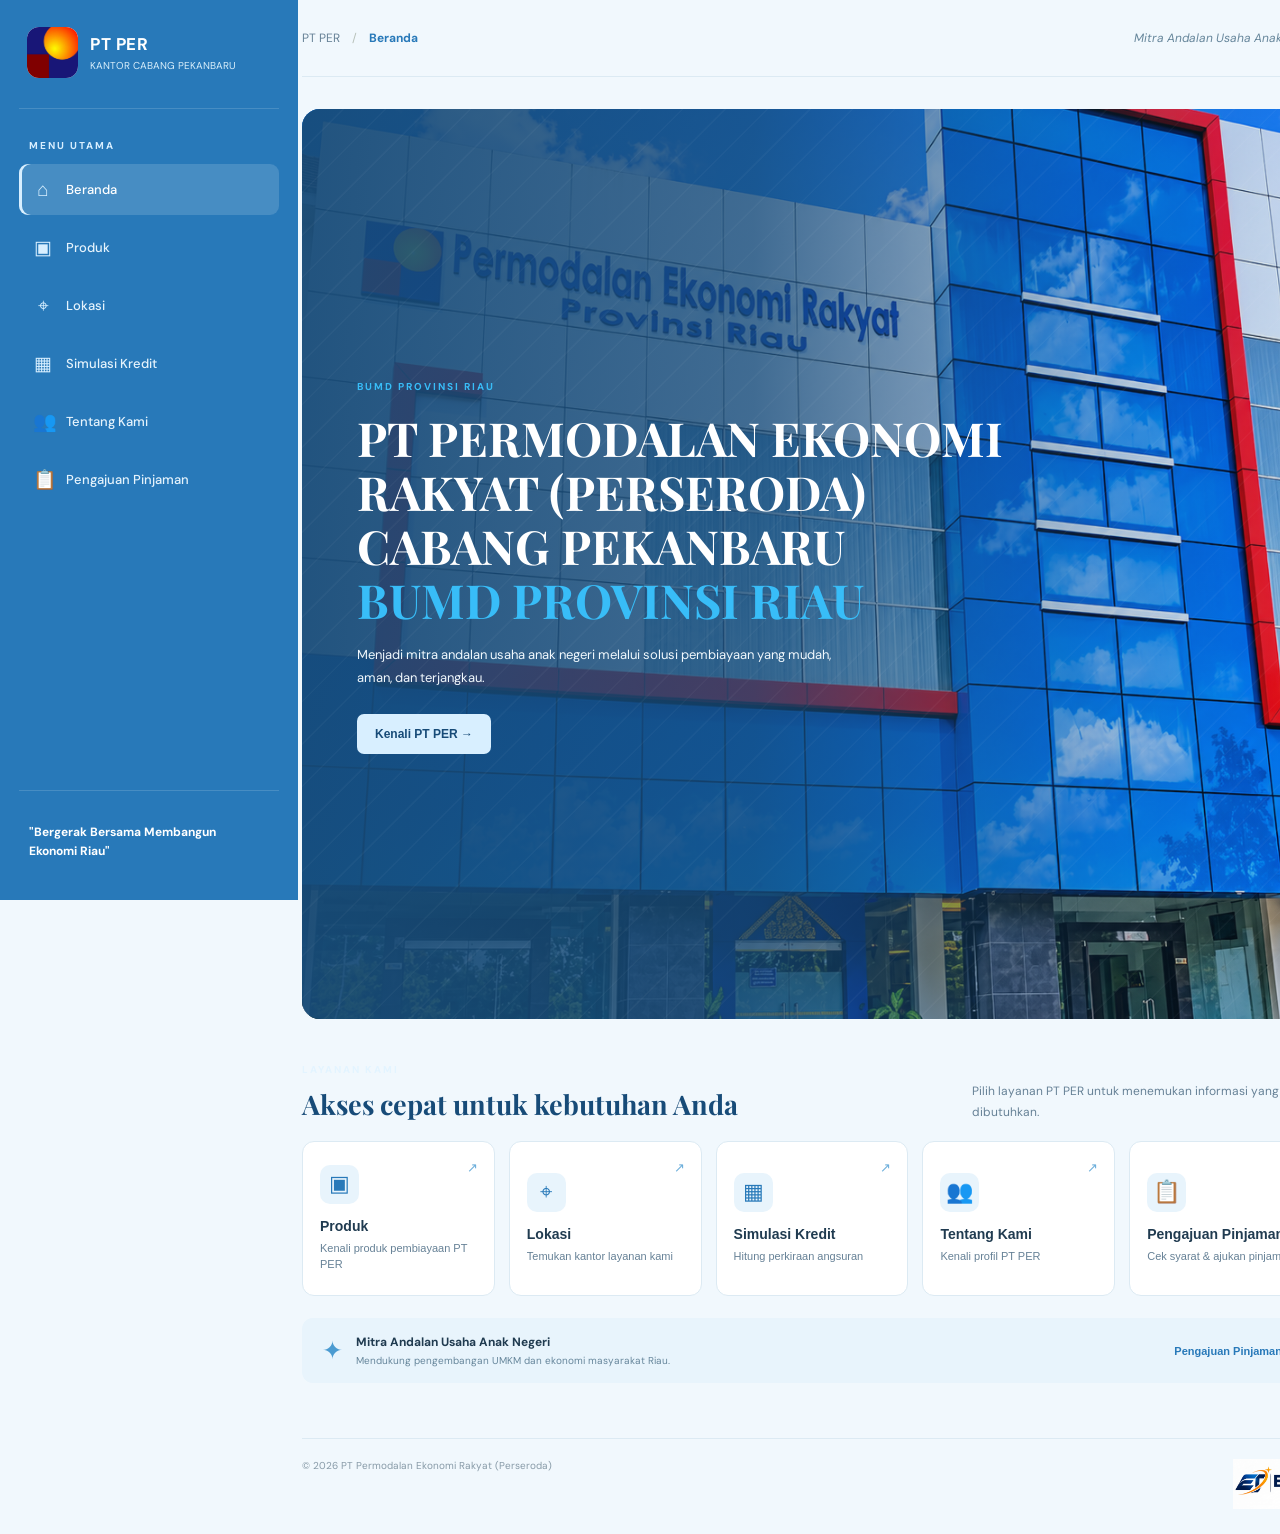
==== commit 728a0f43: "Update index.html" ====
--- a/index.html
+++ b/index.html
@@ -816,7 +816,7 @@
   </span>
 
   <div style="display: flex; align-items: center; gap: 12px;">
-    <img src="gambar1.jpeg"
+    <img src="gambar2.jpg"
          alt="Logo Edtra"
          style="height: 50px; width: auto; object-fit: contain;">
   </div>
--- a/style.css
+++ b/style.css
@@ -352,6 +352,10 @@
   grid-template-columns: repeat(4, minmax(0, 1fr));
   gap: 14px;
   width: 100%;
+}
+
+.quick-grid.quick-grid-5 {
+  grid-template-columns: repeat(5, minmax(0, 1fr));
 }
 
 .quick-card {
@@ -911,7 +915,8 @@
     min-height: 700px;
   }
 
-  .quick-grid {
+  .quick-grid,
+  .quick-grid.quick-grid-5 {
     grid-template-columns: repeat(2, 1fr);
   }
 
@@ -1013,6 +1018,7 @@
   }
 
   .quick-grid,
+  .quick-grid.quick-grid-5,
   .product-grid,
   .contact-card,
   .vision-grid,
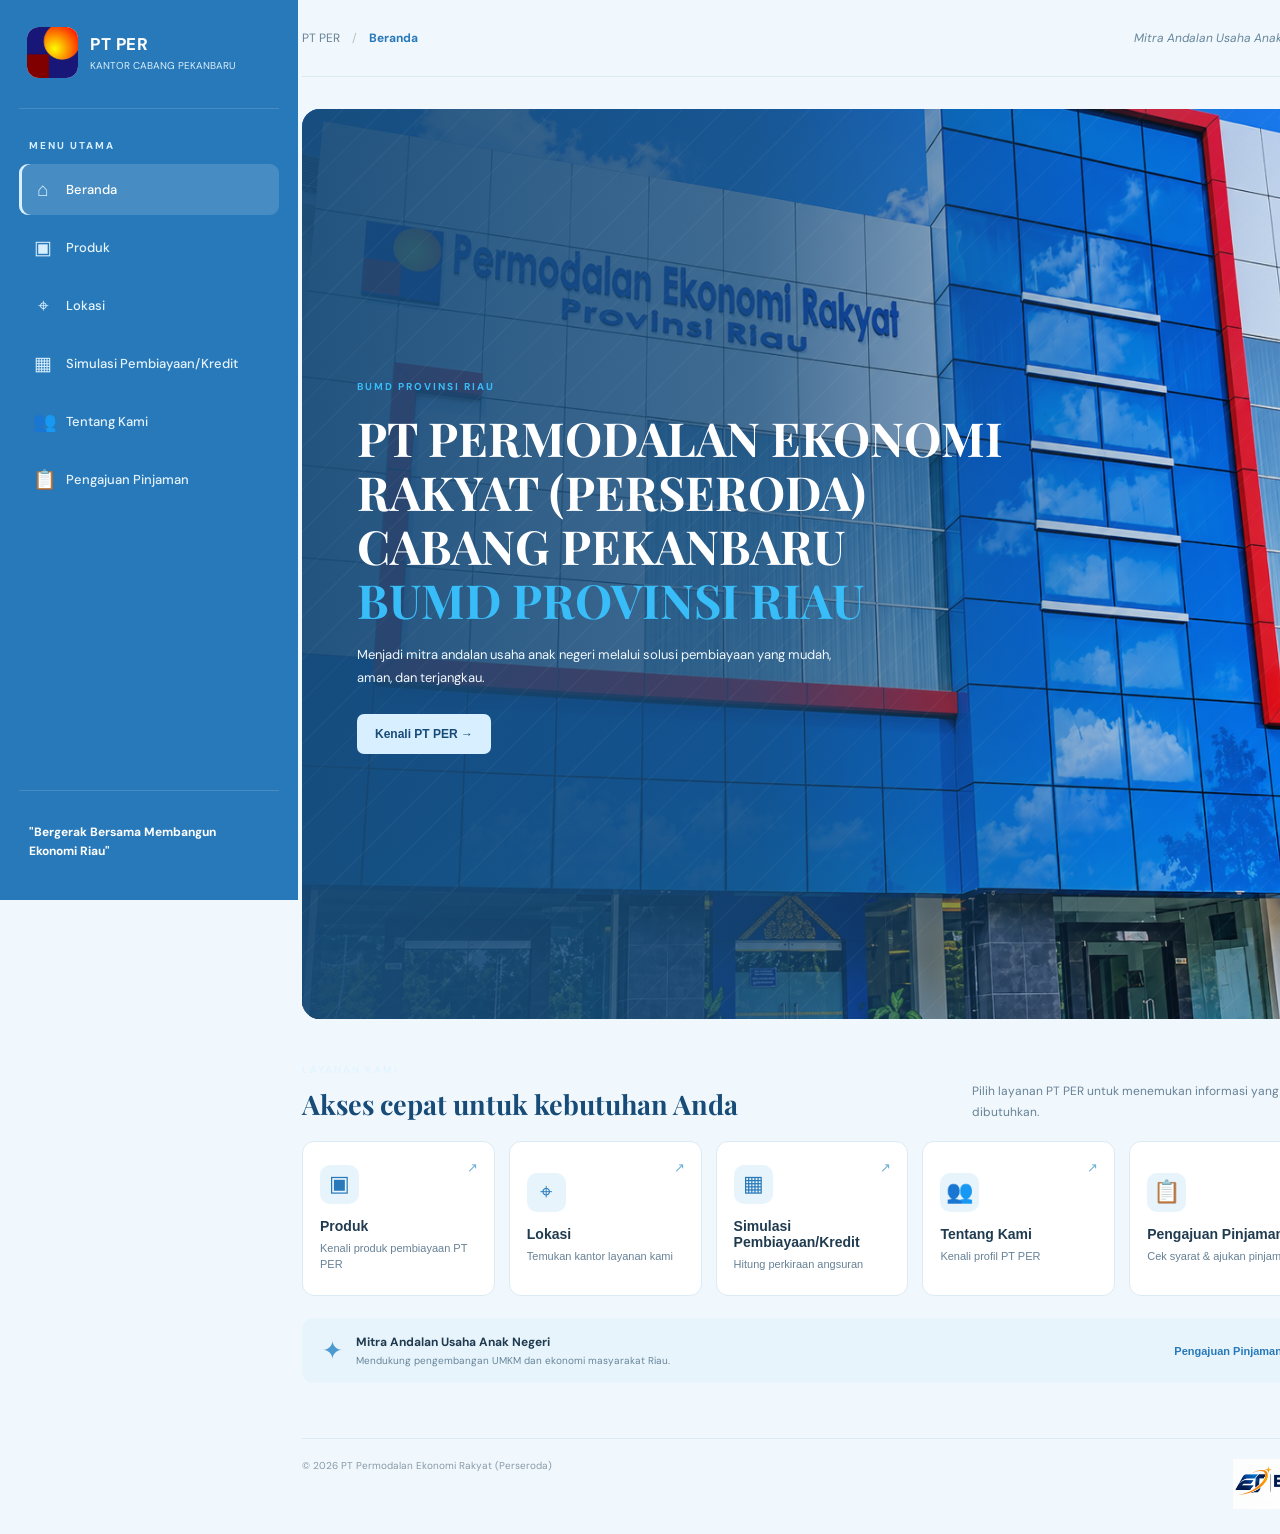
==== commit 3e631ab5: "Update index.html" ====
--- a/index.html
+++ b/index.html
@@ -190,7 +190,7 @@
     <button class="nav-link active" data-page="beranda"><span>⌂</span>Beranda</button>
     <button class="nav-link" data-page="produk"><span>▣</span>Produk</button>
     <button class="nav-link" data-page="lokasi"><span>⌖</span>Lokasi</button>
-    <button class="nav-link" data-page="simulasi"><span>▦</span>Simulasi Kredit</button>
+    <button class="nav-link" data-page="simulasi"><span>▦</span>Simulasi Pembiayaan/Kredit</button>
     <button class="nav-link" data-page="tentang"><span>👥</span> Tentang Kami</button>
     <button class="nav-link" data-page="pengajuan"><span>📋</span>Pengajuan Pinjaman</button>
   </nav>
@@ -286,7 +286,7 @@
 
     <button class="quick-card" data-goto="simulasi">
       <span class="quick-icon">▦</span>
-      <b>Simulasi Kredit</b>
+      <b>Simulasi Pembiayaan/Kredit</b>
       <small>Hitung perkiraan angsuran</small>
       <span class="card-arrow">↗</span>
     </button>
@@ -502,12 +502,12 @@
 
 </section>
 
-<!-- SIMULASI KREDIT -->
+<!-- SIMULASI PEMBIAYAAN/KREDIT -->
 <section class="page" id="page-simulasi">
 
   <div class="page-heading">
     <span class="section-kicker">PERENCANAAN PEMBIAYAAN</span>
-    <h1>Simulasi Kredit</h1>
+    <h1>Simulasi Pembiayaan/Kredit</h1>
     <p>
       Hitung estimasi angsuran berdasarkan jumlah pinjaman dan jangka waktu.
     </p>
@@ -715,8 +715,6 @@
         <li>Foto copy Kartu Keluarga (2 lembar).</li>
         <li>Foto copy surat nikah/ cerai (bagi yg telah menikah/ cerai).</li>
         <li>Foto copy dokumen agunan/ jaminan kredit (2 lembar).</li>
-        <li>Surat Keterangan dari Sekolah atau Perguruan Tinggi yang menerangkan bahwa yang akan dibiayai sedang atau akan mengikuti pendidikan di Sekolah atau Perguruan Tinggi tersebut.</li>
-        <li>Rincian Anggaran Biaya Pendidikan.</li>
       </ol>
     </div>
 
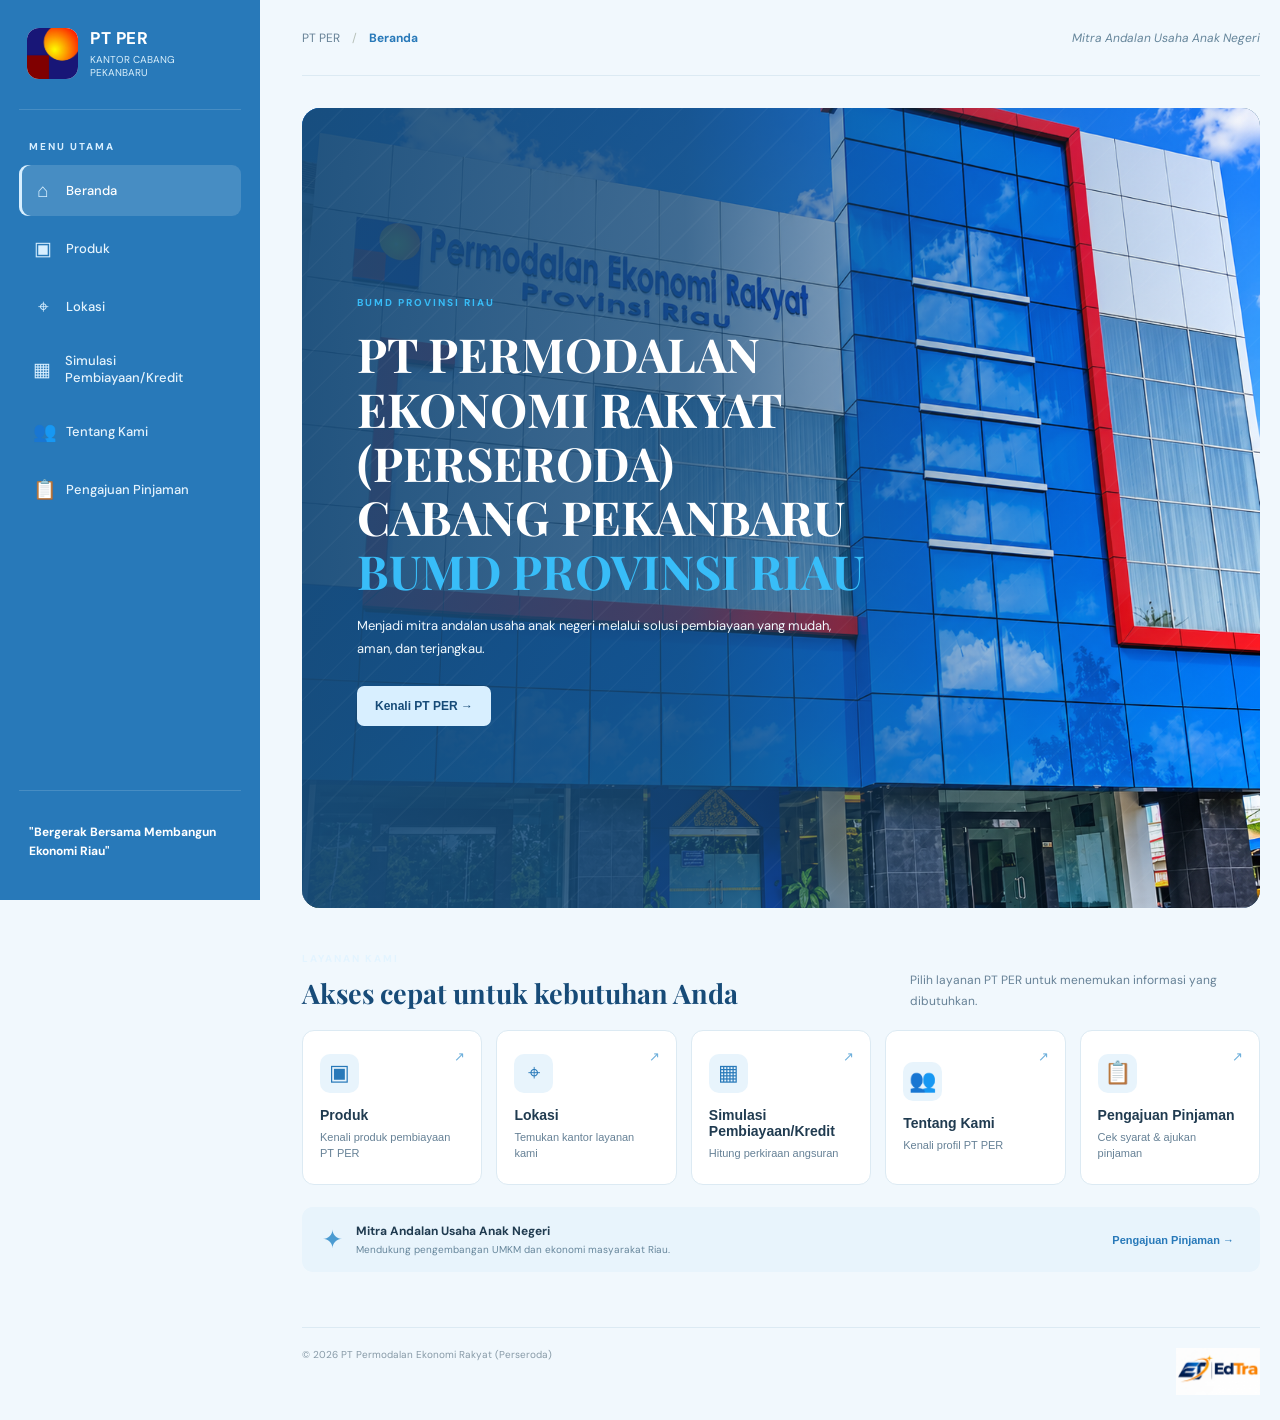
==== commit 3fd96971: "Update index.html" ====
--- a/index.html
+++ b/index.html
@@ -813,10 +813,10 @@
     © <span id="year"></span> PT Permodalan Ekonomi Rakyat (Perseroda)
   </span>
 
-  <div style="display: flex; align-items: center; gap: 12px;">
+  <div style="display: flex; align-items: center; gap: 11px;">
     <img src="gambar2.jpg"
          alt="Logo Edtra"
-         style="height: 50px; width: auto; object-fit: contain;">
+         style="height: 47px; width: auto; object-fit: contain;">
   </div>
 
 </footer>
--- a/style.css
+++ b/style.css
@@ -1,4 +1,6 @@
-- {
+*,
+*::before,
+*::after {
   box-sizing: border-box;
 }
 
@@ -18,8 +20,8 @@
   background: #f1f8fd;
   color: var(--ink);
   font-family: "DM Sans", sans-serif;
-  overflow-x: clip;
-  max-width: 100%;
+  overflow-x: auto;
+  overflow-y: auto;
 }
 
 /* SIDEBAR */
@@ -202,8 +204,7 @@
   position: relative;
   overflow: hidden;
   width: 100%;
-  height: 800px;
-  min-height: 800px;
+  min-height: 520px;
   border-radius: 18px;
   background: #1a4f78;
   color: white;
@@ -610,8 +611,8 @@
 
 /* EMBLEM TENTANG KAMI */
 .about-emblem {
-  height: 180px !important;
-  width: 180px !important;
+  height: 180px;
+  width: 180px;
   border-radius: 50%;
   background: #2879b9;
   border: 5px double #d8efff;
@@ -722,7 +723,7 @@
   background: #174b78;
 }
 
-/* SIMULASI KREDIT */
+/* SIMULASI PEMBIAYAAN/KREDIT */
 .calculator-layout {
   display: grid;
   grid-template-columns: 1.1fr .9fr;
@@ -911,8 +912,7 @@
   }
 
   #page-beranda .hero {
-    height: 700px;
-    min-height: 700px;
+    min-height: 460px;
   }
 
   .quick-grid,
@@ -1035,17 +1035,17 @@
   }
 
   .about-emblem {
-    height: 140px !important;
-    width: 140px !important;
+    height: 140px;
+    width: 140px;
     margin: 0 auto;
   }
 
   .feature-photo,
   .about-photo,
   .contact-photo {
-    height: auto !important;
-    min-height: 0 !important;
-    max-height: none !important;
+    height: auto;
+    min-height: 0;
+    max-height: none;
   }
 
   .info-strip {
@@ -1087,20 +1087,19 @@
     color: #4b9bd1;
   }
 
-  /* Banner pengajuan: tinggi mengikuti gambar penuh tanpa ruang kosong */
   #page-pengajuan .contact-photo {
-    height: auto !important;
-    min-height: 0 !important;
-    max-height: none !important;
+    height: auto;
+    min-height: 0;
+    max-height: none;
     margin-bottom: 16px;
   }
 
   #page-pengajuan .contact-photo img {
     display: block;
-    width: 100% !important;
-    height: auto !important;
-    max-height: none !important;
-    object-fit: cover !important;
+    width: 100%;
+    height: auto;
+    max-height: none;
+    object-fit: cover;
   }
 
   #page-pengajuan .contact-photo span {
@@ -1110,7 +1109,6 @@
     padding: 8px 12px;
   }
 
-  /* Persyaratan umum & khusus di mobile */
   #page-pengajuan .requirements-grid {
     gap: 14px;
     margin-top: 16px;
@@ -1131,20 +1129,19 @@
     line-height: 1.6;
   }
 
-  /* Kartu telepon, email, dan kantor pelayanan dibuat ringkas */
   #page-pengajuan .contact-card {
     display: grid;
-    grid-template-columns: 1fr !important;
+    grid-template-columns: 1fr;
     gap: 12px;
-    margin-top: 16px !important;
+    margin-top: 16px;
     margin-bottom: 16px;
   }
 
   #page-pengajuan .contact-card > div {
     width: 100%;
-    min-height: 0 !important;
-    height: auto !important;
-    padding: 18px !important;
+    min-height: 0;
+    height: auto;
+    padding: 18px;
     border-radius: 12px;
   }
 
@@ -1167,14 +1164,3 @@
     overflow-wrap: anywhere;
   }
 }
-
-#page-tentang .about-photo,
-#page-tentang .about-emblem {
-  pointer-events: none !important;
-  cursor: default !important;
-}
-
-#page-tentang .about-photo:hover,
-#page-tentang .about-emblem:hover {
-  transform: none !important;
-}
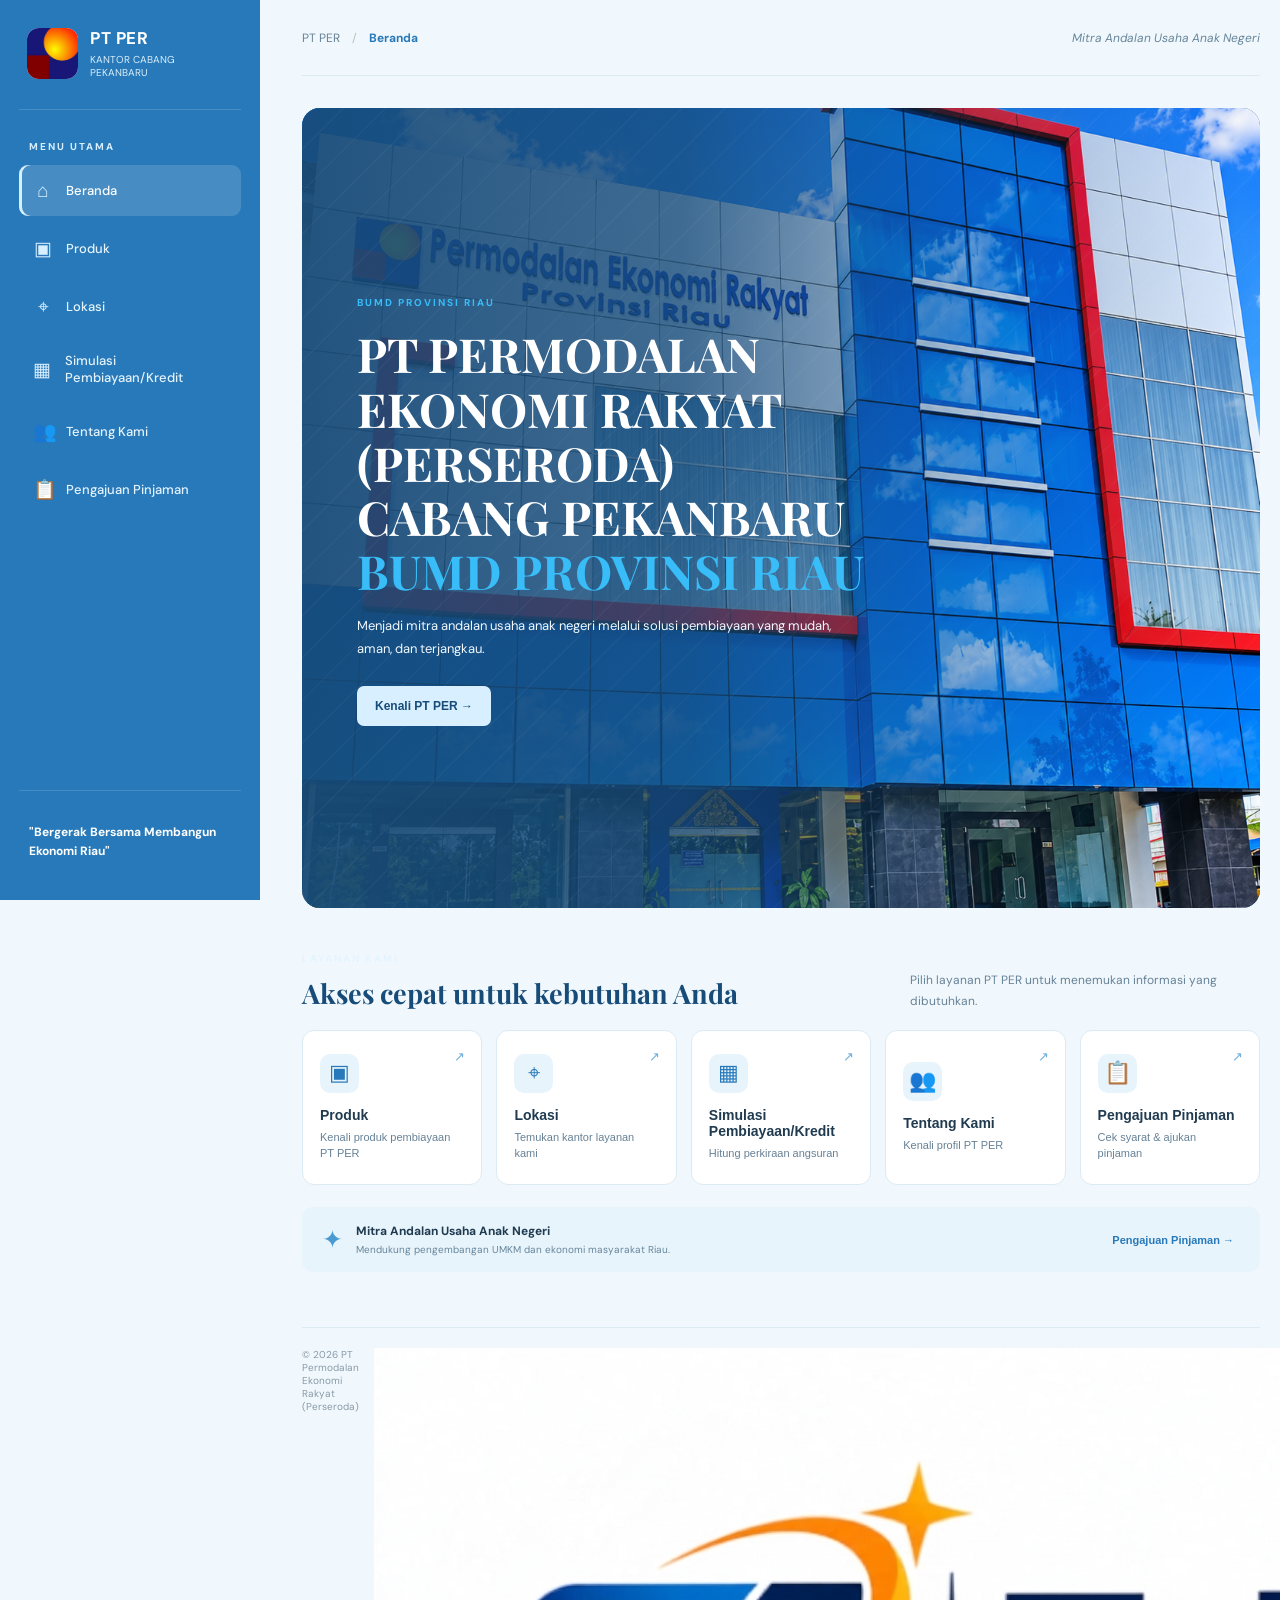
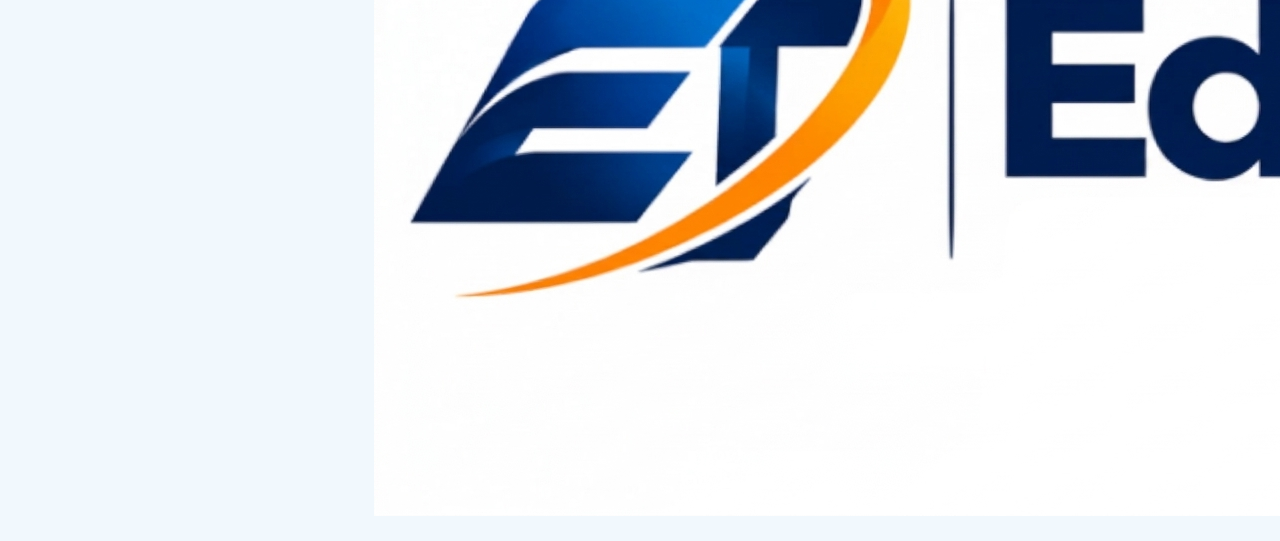
==== commit 565ca684: "Update index.html" ====
--- a/index.html
+++ b/index.html
@@ -813,10 +813,8 @@
     © <span id="year"></span> PT Permodalan Ekonomi Rakyat (Perseroda)
   </span>
 
-  <div style="display: flex; align-items: center; gap: 11px;">
-    <img src="gambar2.jpg"
-         alt="Logo Edtra"
-         style="height: 47px; width: auto; object-fit: contain;">
+  <div style="display: flex; align-items: center; gap: 12px;">
+    <img src="gambar2.jpg" alt="Logo EdTra">
   </div>
 
 </footer>
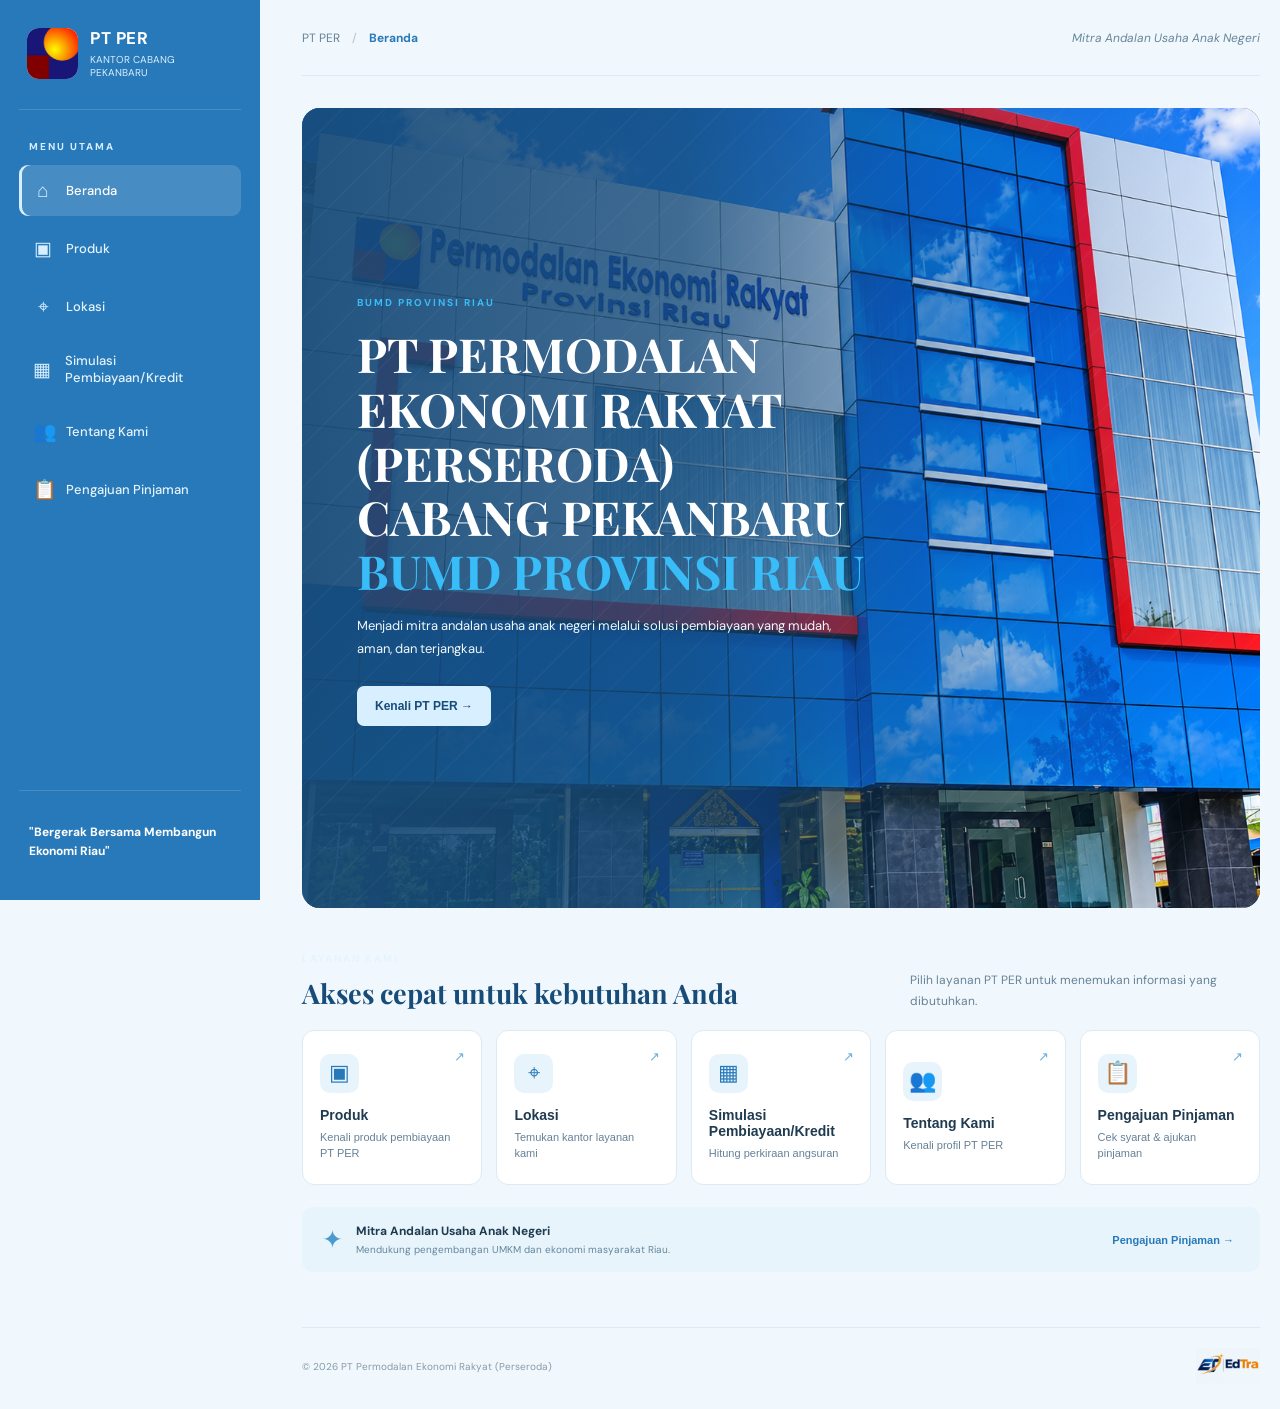
==== commit 3f666de7: "Update index.html" ====
--- a/index.html
+++ b/index.html
@@ -710,8 +710,8 @@
         Mengisi formulir aplikasi dengan melampirkan persyaratan dokumen yang harus dipenuhi adalah sebagai berikut:
       </p>
       <ol class="req-list">
-        <li>Foto copy KTP Provinsi Riau calon Debitur dan istri/ suami/ orang tua/ wali (2 lembar).</li>
-        <li>Pas photo terbaru calon Debitur dan istri/ suami/ orang tua/ wali ukuran 3X4 cm (2 lembar).</li>
+        <li>Foto copy KTP Provinsi Riau calon Nasabah/Debitur dan istri/ suami/ orang tua/ wali (2 lembar).</li>
+        <li>Pas photo terbaru calon Nasabah/Debitur dan istri/ suami/ orang tua/ wali ukuran 3X4 cm (2 lembar).</li>
         <li>Foto copy Kartu Keluarga (2 lembar).</li>
         <li>Foto copy surat nikah/ cerai (bagi yg telah menikah/ cerai).</li>
         <li>Foto copy dokumen agunan/ jaminan kredit (2 lembar).</li>
--- a/style.css
+++ b/style.css
@@ -14,7 +14,11 @@
   --line: #dceaf3;
 }
 
-html,
+html {
+  overflow-x: auto;
+  max-width: 100%;
+}
+
 body {
   margin: 0;
   background: #f1f8fd;
@@ -892,10 +896,18 @@
   border-top: 1px solid var(--line);
   padding: 20px 0 25px;
   display: flex;
+  align-items: center;
   justify-content: space-between;
   gap: 15px;
   color: #879aa7;
   font-size: 10px;
+}
+
+footer img {
+  height: 36px;
+  width: auto;
+  object-fit: contain;
+  mix-blend-mode: multiply;
 }
 
 /* MENU MOBILE */
@@ -1055,6 +1067,7 @@
 
   footer {
     flex-direction: column;
+    align-items: flex-start;
   }
 }
 
